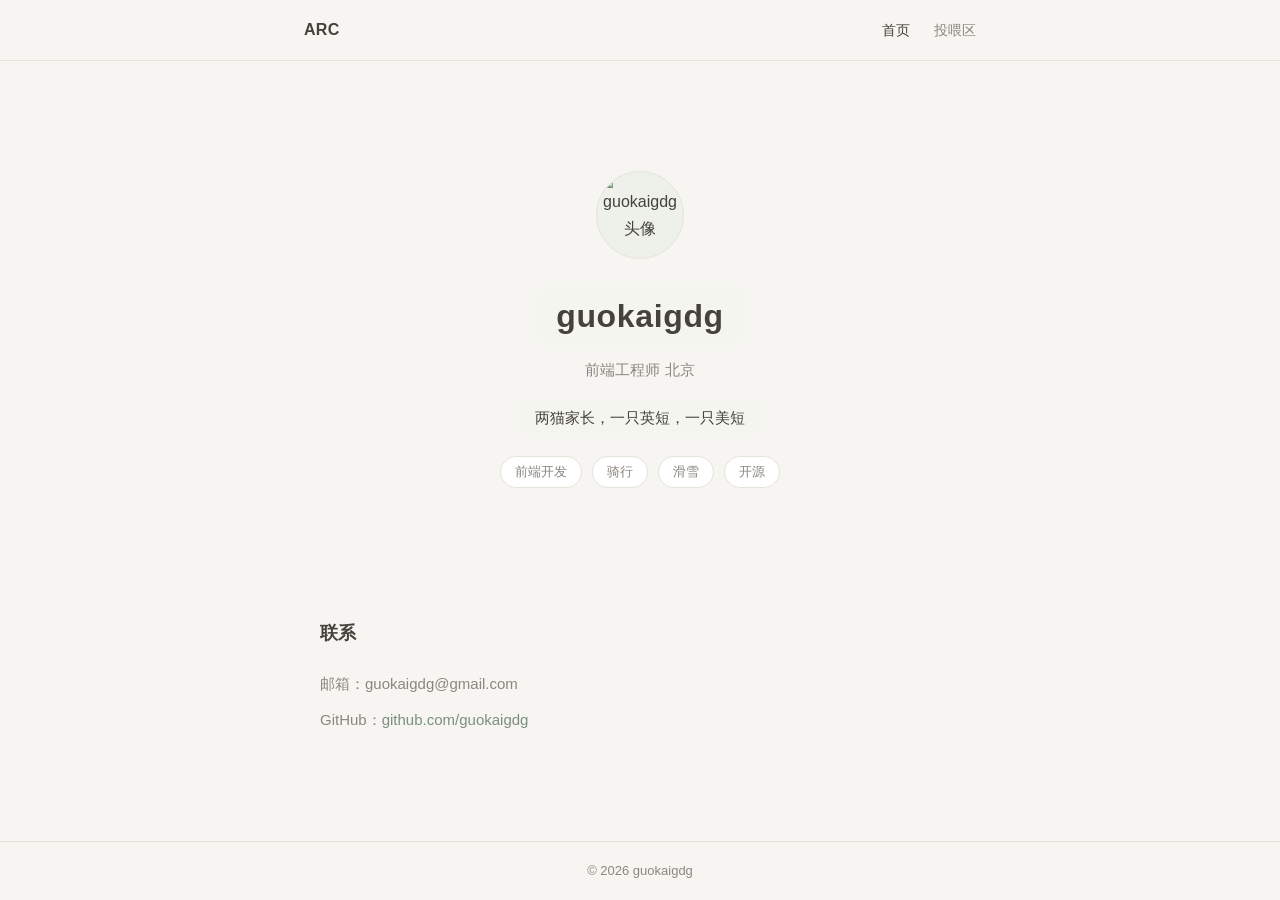
==== index.html @ 718f0433 "init 英文版 Co-Authored-By: AtomCode (deepseek-v4-flash) <noreply@atomgit.com>" ====
<!DOCTYPE html>
<html lang="zh-CN">

<head>
  <meta charset="UTF-8" />
  <meta name="viewport" content="width=device-width, initial-scale=1.0" />
  <title>guokaigdg 个人主页</title>
  <meta name="description" content="guokaigdg —— 前端工程师，骑行与滑雪爱好者，Animal Island 系列组件库作者。" />
  <link rel="icon"
    href="data:image/svg+xml,<svg xmlns='http://www.w3.org/2000/svg' viewBox='0 0 16 16'><rect width='16' height='16' rx='4' fill='%237d8f7e'/></svg>" />
  <link rel="preconnect" href="https://cdn.jsdelivr.net" crossorigin />
  <link rel="stylesheet" href="assets/style.css" />
</head>

<body>
  <header class="site-header">
    <div class="wrap header-inner">
      <a class="brand" href="index.html">ARC</a>
      <nav class="nav">
        <a href="index.html" class="active">首页</a>
        <a href="payment.html">投喂区</a>
      </nav>
    </div>
  </header>

  <main class="wrap">
    <section class="hero">
      <img class="avatar" src="https://avatars.githubusercontent.com/u/9608847?s=400&u=47e0ef2d8b107da6d9f601415b95d20ef0bbf0fa&v=4" alt="guokaigdg 头像" />
      <h1>guokaigdg</h1>
      <p class="role">前端工程师 北京</p>
      <p class="bio">两猫家长，一只英短，一只美短</p>
      <ul class="tags">
        <li>前端开发</li>
        <li>骑行</li>
        <li>滑雪</li>
        <li>开源</li>
      </ul>
    </section>

    <section class="text">
      <h2 class="section-title">联系</h2>
      <p>邮箱：guokaigdg@gmail.com</p>
      <p>GitHub：<a href="https://github.com/guokaigdg" target="_blank" rel="noopener">github.com/guokaigdg</a></p>
    </section>
  </main>

  <footer class="site-footer">
    <div class="wrap">© 2026 guokaigdg</div>
  </footer>
</body>

</html>
---- assets/style.css ----
/* 乐米惠圆体（中文正文，自托管）— 字体文件见 assets/fonts/README.md */
@font-face {
  font-family: 'LemiHuiYuanTi';
  src: url('fonts/lemi-huiyuan-ti.woff2') format('woff2'),
    url('fonts/lemi-huiyuan-ti.ttf') format('truetype');
  font-display: swap;
}

:root {
  --bg: #f6f5f1;
  --card: #ffffff;
  --text: #45423c;
  --muted: #8b877e;
  --line: #e6e3db;
  --accent: #7d8f7e;
  --accent-soft: #eef1ea;
  --radius: 12px;
}

* {
  box-sizing: border-box;
  margin: 0;
  padding: 0;
}

/* 隐藏所有滚动条（保留滚动功能） */
html,
body {
  scrollbar-width: none; /* Firefox */
  -ms-overflow-style: none; /* IE / Edge */
}

*::-webkit-scrollbar {
  width: 0;
  height: 0;
  display: none; /* Chrome / Safari / Edge */
}

body {
  /* 中文用乐米惠圆体，兜底系统圆体 */
  font-family: 'LemiHuiYuanTi', 'Yuanti SC', 'YouYuan', '幼圆',
    'PingFang SC', 'Hiragino Sans GB', 'Microsoft YaHei', sans-serif;
  background: var(--bg);
  color: var(--text);
  line-height: 1.7;
  -webkit-font-smoothing: antialiased;
  min-height: 100vh;
  display: flex;
  flex-direction: column;
}

/* 圆润字体：站酷小薇Logo体，用于标题/品牌等突出文字 */
.brand,
h1,
.section-title,
.avatar,
.card .name,
.projects .name,
.thanks {
  font-family: "ZCOOL XiaoWei", "PingFang SC", "Hiragino Sans GB",
    "Microsoft YaHei", sans-serif;
}

a {
  color: var(--accent);
  text-decoration: none;
}

a:hover {
  text-decoration: underline;
}

.wrap {
  max-width: 720px;
  margin: 0 auto;
  padding: 0 24px;
}

/* Header */
.site-header {
  border-bottom: 1px solid var(--line);
  background: var(--bg);
}

.header-inner {
  display: flex;
  align-items: center;
  justify-content: space-between;
  height: 60px;
}

.brand {
  font-weight: 600;
  color: var(--text);
  letter-spacing: 0.02em;
}

.brand:hover {
  text-decoration: none;
}

.nav a {
  color: var(--muted);
  font-size: 14px;
  margin-left: 20px;
}

.nav a:hover,
.nav a.active {
  color: var(--text);
  text-decoration: none;
}

/* Hero */
.hero {
  position: relative;
  overflow: hidden;
  width: 100vw;
  margin-left: calc(50% - 50vw);
  text-align: center;
  padding: 110px 0 110px;
}

/* hero 背景：猫咪随机排列铺满 */
.hero-cats {
  position: absolute;
  inset: 0;
  pointer-events: none;
  user-select: none;
}

.hero-cats img {
  position: absolute;
  width: auto;
  height: auto;
  border-radius: 12px;
  object-fit: cover;
}

.hero h1,
.hero .bio {
  position: relative;
  z-index: 1;
  width: fit-content;
  margin-left: auto;
  margin-right: auto;
  background: rgba(246, 245, 241, 0.6);
  border-radius: 10px;
  padding: 6px 18px;
}

.avatar {
  width: 88px;
  height: 88px;
  margin: 0 auto 24px;
  border-radius: 50%;
  background: var(--accent-soft);
  border: 1px solid var(--line);
  display: block;
  object-fit: cover;
}

h1 {
  font-size: 32px;
  font-weight: 600;
  letter-spacing: 0.02em;
}

.role {
  color: var(--muted);
  margin-top: 8px;
  font-size: 15px;
}

.bio {
  margin-top: 16px;
  font-size: 15px;
  color: var(--text);
}

.tags {
  list-style: none;
  display: flex;
  justify-content: center;
  gap: 10px;
  margin-top: 20px;
  flex-wrap: wrap;
}

.tags li {
  font-size: 13px;
  color: var(--muted);
  border: 1px solid var(--line);
  border-radius: 999px;
  background: var(--card);
  padding: 4px 14px;
  display: inline-flex;
  align-items: center;
}

/* Sections */
main {
  flex: 1;
}

section {
  margin-bottom: 20px;
}

.section-title {
  font-size: 18px;
  font-weight: 600;
  padding-bottom: 12px;
  margin-bottom: 10px;
}

/* Projects */
.projects {
  list-style: none;
}

.projects li {
  background: var(--card);
  border: 1px solid var(--line);
  border-radius: var(--radius);
  padding: 18px 20px;
  margin-bottom: 14px;
}

.projects .name {
  font-weight: 600;
  color: var(--text);
  font-size: 15px;
}

.projects .name:hover {
  color: var(--accent);
  text-decoration: none;
}

.projects .desc {
  font-size: 14px;
  color: var(--muted);
  margin-top: 6px;
}

.projects .meta {
  font-size: 12px;
  color: var(--muted);
  margin-top: 8px;
}

/* About / contact text */
.text p {
  font-size: 15px;
  color: var(--muted);
  margin-bottom: 10px;
}

.text p:last-child {
  margin-bottom: 0;
}

/* Grid cards (cats, payment) */
.grid-2 {
  display: grid;
  grid-template-columns: 1fr 1fr;
  gap: 20px;
}

.card {
  background: transparent;
  border-radius: var(--radius);
  padding: 0;
  text-align: center;
  overflow: hidden;
}

.card img {
  max-width: 100%;
  height: auto;
  border-radius: 8px;
  display: block;
  margin: 0 auto;
}

.card .name {
  margin-top: 14px;
  font-weight: 600;
  font-size: 15px;
}

.card .meta {
  margin-top: 4px;
  font-size: 12px;
  color: var(--muted);
}

/* Payment thank-you line */
.thanks {
  text-align: center;
  font-size: 14px;
  color: var(--accent);
  font-weight: 500;
  padding-top: 28px;
  margin-top: 8px;
}

/* Footer */
.site-footer {
  border-top: 1px solid var(--line);
  padding: 18px 0;
  text-align: center;
  color: var(--muted);
  font-size: 13px;
}

.site-header,
main,
.site-footer {
  position: relative;
  z-index: 1;
}

@media (max-width: 560px) {
  .grid-2 {
    grid-template-columns: 1fr;
  }

  .hero {
    padding: 72px 0 64px;
  }
}
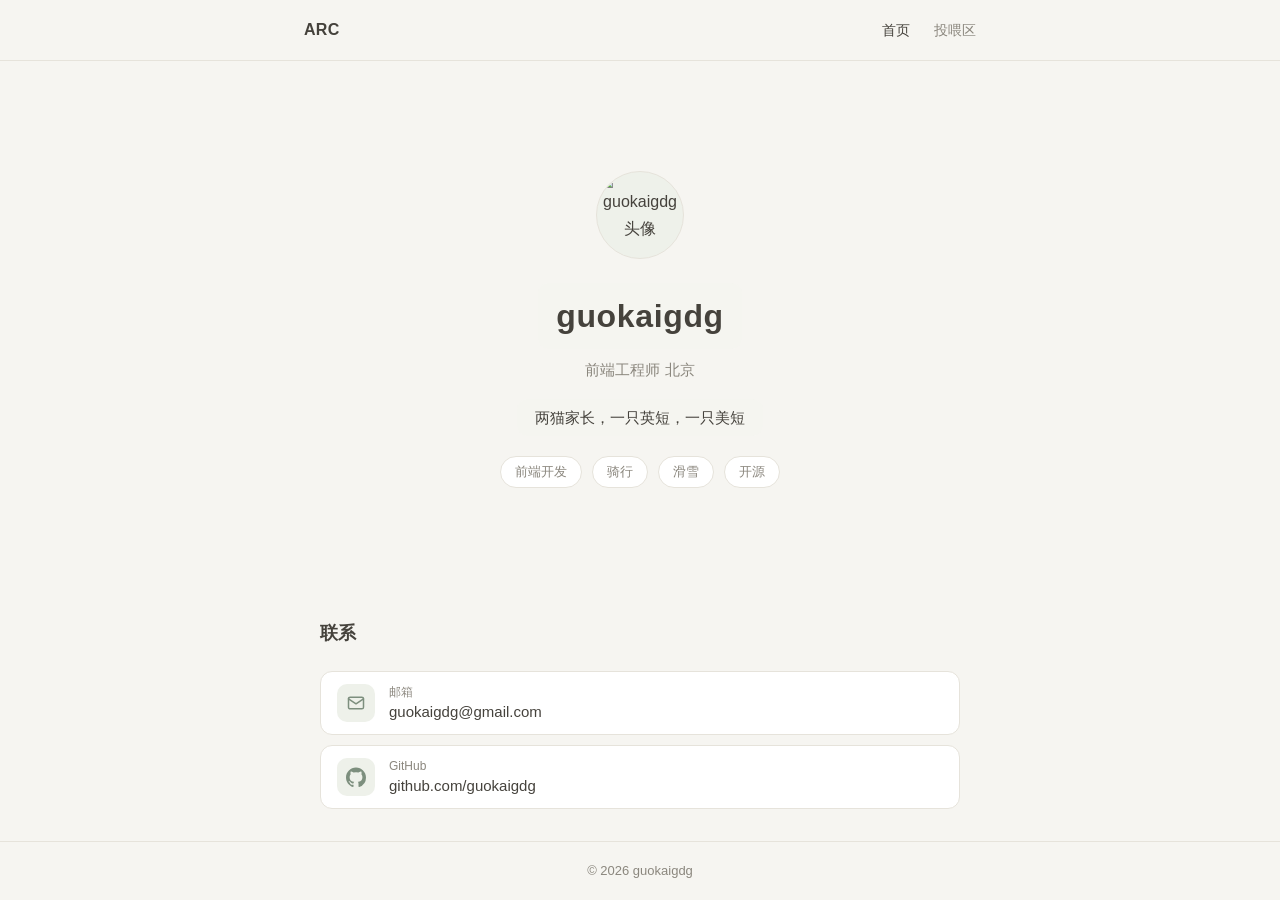
==== commit c1778654: "feat: 优化主页联系信息UI Co-authored-by: traeagent <traeagent@users.noreply.github.com>" ====
--- a/index.html
+++ b/index.html
@@ -39,8 +39,35 @@
 
     <section class="text">
       <h2 class="section-title">联系</h2>
-      <p>邮箱：guokaigdg@gmail.com</p>
-      <p>GitHub：<a href="https://github.com/guokaigdg" target="_blank" rel="noopener">github.com/guokaigdg</a></p>
+      <ul class="contact-list">
+        <li>
+          <a class="contact-item" href="mailto:guokaigdg@gmail.com">
+            <span class="contact-icon" aria-hidden="true">
+              <svg viewBox="0 0 24 24" fill="none" stroke="currentColor" stroke-width="1.8" stroke-linecap="round" stroke-linejoin="round">
+                <rect x="3" y="5" width="18" height="14" rx="2" />
+                <path d="m3 7 9 6 9-6" />
+              </svg>
+            </span>
+            <span class="contact-text">
+              <span class="contact-label">邮箱</span>
+              <span class="contact-value">guokaigdg@gmail.com</span>
+            </span>
+          </a>
+        </li>
+        <li>
+          <a class="contact-item" href="https://github.com/guokaigdg" target="_blank" rel="noopener">
+            <span class="contact-icon" aria-hidden="true">
+              <svg viewBox="0 0 24 24" fill="currentColor">
+                <path d="M12 .5C5.37.5 0 5.87 0 12.5c0 5.3 3.44 9.8 8.21 11.39.6.11.82-.26.82-.58v-2.03c-3.34.73-4.04-1.61-4.04-1.61-.55-1.39-1.34-1.76-1.34-1.76-1.09-.75.08-.73.08-.73 1.21.09 1.85 1.24 1.85 1.24 1.07 1.84 2.81 1.31 3.5 1 .11-.78.42-1.31.76-1.61-2.67-.3-5.47-1.34-5.47-5.95 0-1.31.47-2.39 1.24-3.23-.13-.31-.54-1.52.12-3.18 0 0 1.01-.32 3.3 1.23a11.5 11.5 0 0 1 6 0c2.29-1.55 3.3-1.23 3.3-1.23.66 1.66.25 2.87.12 3.18.77.84 1.24 1.92 1.24 3.23 0 4.62-2.81 5.64-5.49 5.94.43.37.81 1.1.81 2.22v3.29c0 .32.22.7.83.58A12.01 12.01 0 0 0 24 12.5C24 5.87 18.63.5 12 .5z" />
+              </svg>
+            </span>
+            <span class="contact-text">
+              <span class="contact-label">GitHub</span>
+              <span class="contact-value">github.com/guokaigdg</span>
+            </span>
+          </a>
+        </li>
+      </ul>
     </section>
   </main>
 
--- a/assets/style.css
+++ b/assets/style.css
@@ -261,6 +261,72 @@
   margin-bottom: 0;
 }
 
+/* Contact list */
+.contact-list {
+  list-style: none;
+  display: flex;
+  flex-direction: column;
+  gap: 10px;
+}
+
+.contact-item {
+  display: flex;
+  align-items: center;
+  gap: 14px;
+  padding: 12px 16px;
+  background: var(--card);
+  border: 1px solid var(--line);
+  border-radius: var(--radius);
+  transition: border-color 0.2s ease, transform 0.2s ease,
+    box-shadow 0.2s ease;
+}
+
+.contact-item:hover {
+  text-decoration: none;
+  border-color: var(--accent);
+  transform: translateY(-1px);
+  box-shadow: 0 4px 14px rgba(125, 143, 126, 0.12);
+}
+
+.contact-icon {
+  flex-shrink: 0;
+  display: inline-flex;
+  align-items: center;
+  justify-content: center;
+  width: 38px;
+  height: 38px;
+  border-radius: 10px;
+  background: var(--accent-soft);
+  color: var(--accent);
+}
+
+.contact-icon svg {
+  width: 20px;
+  height: 20px;
+}
+
+.contact-text {
+  display: flex;
+  flex-direction: column;
+  line-height: 1.4;
+  min-width: 0;
+}
+
+.contact-label {
+  font-size: 12px;
+  color: var(--muted);
+}
+
+.contact-value {
+  font-size: 15px;
+  color: var(--text);
+  word-break: break-all;
+}
+
+.contact-item:hover .contact-value {
+  color: var(--accent);
+}
+
 /* Grid cards (cats, payment) */
 .grid-2 {
   display: grid;
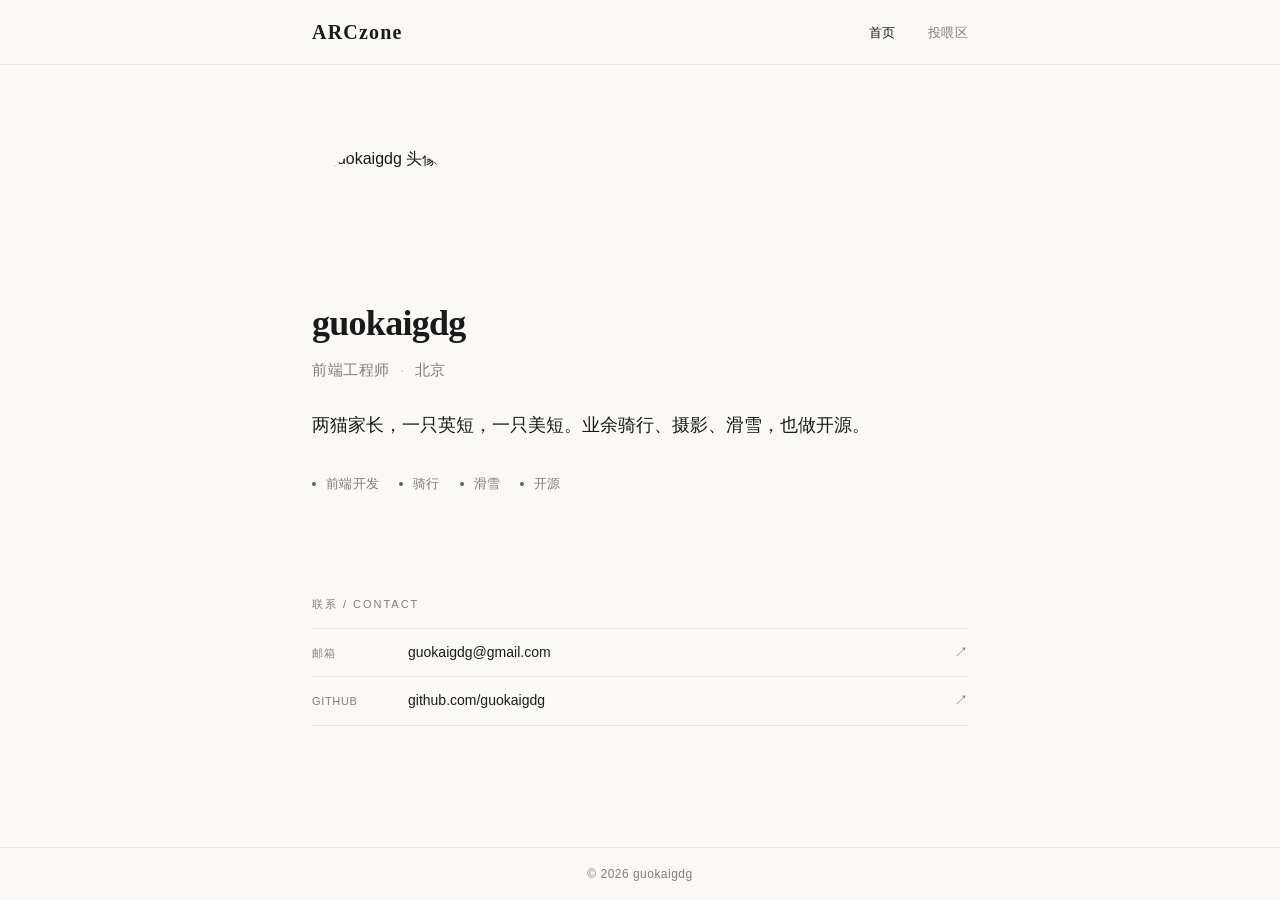
==== commit fa4446fb: "feat: rebuild personal site with editorial design system and updated payment page" ====
--- a/index.html
+++ b/index.html
@@ -4,10 +4,10 @@
 <head>
   <meta charset="UTF-8" />
   <meta name="viewport" content="width=device-width, initial-scale=1.0" />
-  <title>guokaigdg 个人主页</title>
+  <title>guokaigdg — 个人主页</title>
   <meta name="description" content="guokaigdg —— 前端工程师，骑行与滑雪爱好者，Animal Island 系列组件库作者。" />
   <link rel="icon"
-    href="data:image/svg+xml,<svg xmlns='http://www.w3.org/2000/svg' viewBox='0 0 16 16'><rect width='16' height='16' rx='4' fill='%237d8f7e'/></svg>" />
+    href="data:image/svg+xml,<svg xmlns='http://www.w3.org/2000/svg' viewBox='0 0 16 16'><rect width='16' height='16' rx='2' fill='%234a6b50'/></svg>" />
   <link rel="preconnect" href="https://cdn.jsdelivr.net" crossorigin />
   <link rel="stylesheet" href="assets/style.css" />
 </head>
@@ -15,7 +15,7 @@
 <body>
   <header class="site-header">
     <div class="wrap header-inner">
-      <a class="brand" href="index.html">ARC</a>
+      <a class="brand" href="index.html">ARCzone</a>
       <nav class="nav">
         <a href="index.html" class="active">首页</a>
         <a href="payment.html">投喂区</a>
@@ -24,11 +24,15 @@
   </header>
 
   <main class="wrap">
+
+    <!-- Hero -->
     <section class="hero">
-      <img class="avatar" src="https://avatars.githubusercontent.com/u/9608847?s=400&u=47e0ef2d8b107da6d9f601415b95d20ef0bbf0fa&v=4" alt="guokaigdg 头像" />
+      <img class="avatar"
+        src="https://avatars.githubusercontent.com/u/9608847?s=400&u=47e0ef2d8b107da6d9f601415b95d20ef0bbf0fa&v=4"
+        alt="guokaigdg 头像" />
       <h1>guokaigdg</h1>
-      <p class="role">前端工程师 北京</p>
-      <p class="bio">两猫家长，一只英短，一只美短</p>
+      <p class="role">前端工程师<span class="dot">·</span>北京</p>
+      <p class="bio">两猫家长，一只英短，一只美短。业余骑行、摄影、滑雪，也做开源。</p>
       <ul class="tags">
         <li>前端开发</li>
         <li>骑行</li>
@@ -37,38 +41,27 @@
       </ul>
     </section>
 
-    <section class="text">
-      <h2 class="section-title">联系</h2>
-      <ul class="contact-list">
+    <!-- 联系 -->
+    <section class="block contact-block">
+      <p class="eyebrow">联系 / Contact</p>
+      <ul class="link-list">
         <li>
-          <a class="contact-item" href="mailto:guokaigdg@gmail.com">
-            <span class="contact-icon" aria-hidden="true">
-              <svg viewBox="0 0 24 24" fill="none" stroke="currentColor" stroke-width="1.8" stroke-linecap="round" stroke-linejoin="round">
-                <rect x="3" y="5" width="18" height="14" rx="2" />
-                <path d="m3 7 9 6 9-6" />
-              </svg>
-            </span>
-            <span class="contact-text">
-              <span class="contact-label">邮箱</span>
-              <span class="contact-value">guokaigdg@gmail.com</span>
-            </span>
+          <a class="link-item" href="mailto:guokaigdg@gmail.com">
+            <span class="label">邮箱</span>
+            <span class="value">guokaigdg@gmail.com</span>
+            <span class="arrow" aria-hidden="true">↗</span>
           </a>
         </li>
         <li>
-          <a class="contact-item" href="https://github.com/guokaigdg" target="_blank" rel="noopener">
-            <span class="contact-icon" aria-hidden="true">
-              <svg viewBox="0 0 24 24" fill="currentColor">
-                <path d="M12 .5C5.37.5 0 5.87 0 12.5c0 5.3 3.44 9.8 8.21 11.39.6.11.82-.26.82-.58v-2.03c-3.34.73-4.04-1.61-4.04-1.61-.55-1.39-1.34-1.76-1.34-1.76-1.09-.75.08-.73.08-.73 1.21.09 1.85 1.24 1.85 1.24 1.07 1.84 2.81 1.31 3.5 1 .11-.78.42-1.31.76-1.61-2.67-.3-5.47-1.34-5.47-5.95 0-1.31.47-2.39 1.24-3.23-.13-.31-.54-1.52.12-3.18 0 0 1.01-.32 3.3 1.23a11.5 11.5 0 0 1 6 0c2.29-1.55 3.3-1.23 3.3-1.23.66 1.66.25 2.87.12 3.18.77.84 1.24 1.92 1.24 3.23 0 4.62-2.81 5.64-5.49 5.94.43.37.81 1.1.81 2.22v3.29c0 .32.22.7.83.58A12.01 12.01 0 0 0 24 12.5C24 5.87 18.63.5 12 .5z" />
-              </svg>
-            </span>
-            <span class="contact-text">
-              <span class="contact-label">GitHub</span>
-              <span class="contact-value">github.com/guokaigdg</span>
-            </span>
+          <a class="link-item" href="https://github.com/guokaigdg" target="_blank" rel="noopener">
+            <span class="label">GitHub</span>
+            <span class="value">github.com/guokaigdg</span>
+            <span class="arrow" aria-hidden="true">↗</span>
           </a>
         </li>
       </ul>
     </section>
+
   </main>
 
   <footer class="site-footer">
@@ -76,4 +69,4 @@
   </footer>
 </body>
 
-</html>+</html>
--- a/assets/style.css
+++ b/assets/style.css
@@ -7,14 +7,12 @@
 }
 
 :root {
-  --bg: #f6f5f1;
-  --card: #ffffff;
-  --text: #45423c;
-  --muted: #8b877e;
-  --line: #e6e3db;
-  --accent: #7d8f7e;
-  --accent-soft: #eef1ea;
-  --radius: 12px;
+  /* 极简编辑式配色：米白底 + 近黑字 + 一抹绿强调 */
+  --bg: #faf9f6;
+  --text: #1a1a1a;
+  --muted: #807d75;
+  --line: #e8e6e0;
+  --accent: #4a6b50;
 }
 
 * {
@@ -26,18 +24,17 @@
 /* 隐藏所有滚动条（保留滚动功能） */
 html,
 body {
-  scrollbar-width: none; /* Firefox */
-  -ms-overflow-style: none; /* IE / Edge */
+  scrollbar-width: none;
+  -ms-overflow-style: none;
 }
 
 *::-webkit-scrollbar {
   width: 0;
   height: 0;
-  display: none; /* Chrome / Safari / Edge */
+  display: none;
 }
 
 body {
-  /* 中文用乐米惠圆体，兜底系统圆体 */
   font-family: 'LemiHuiYuanTi', 'Yuanti SC', 'YouYuan', '幼圆',
     'PingFang SC', 'Hiragino Sans GB', 'Microsoft YaHei', sans-serif;
   background: var(--bg);
@@ -49,79 +46,269 @@
   flex-direction: column;
 }
 
-/* 圆润字体：站酷小薇Logo体，用于标题/品牌等突出文字 */
+/* 标题用站酷小薇Logo体 */
 .brand,
 h1,
-.section-title,
-.avatar,
-.card .name,
-.projects .name,
-.thanks {
+.display {
   font-family: "ZCOOL XiaoWei", "PingFang SC", "Hiragino Sans GB",
     "Microsoft YaHei", sans-serif;
 }
 
 a {
+  color: var(--text);
+  text-decoration: none;
+  transition: color 0.2s ease;
+}
+
+a:hover {
   color: var(--accent);
-  text-decoration: none;
-}
-
-a:hover {
-  text-decoration: underline;
 }
 
 .wrap {
   max-width: 720px;
   margin: 0 auto;
-  padding: 0 24px;
-}
-
-/* Header */
+  padding: 0 32px;
+  width: 100%;
+}
+
+/* ============ Header ============ */
 .site-header {
   border-bottom: 1px solid var(--line);
-  background: var(--bg);
 }
 
 .header-inner {
   display: flex;
   align-items: center;
   justify-content: space-between;
-  height: 60px;
+  height: 64px;
 }
 
 .brand {
   font-weight: 600;
-  color: var(--text);
+  font-size: 20px;
+  font-family: "Comic Sans MS", cursive;
+  letter-spacing: 0.06em;
+  color: var(--text);
+}
+
+.brand:hover {
+  color: var(--accent);
+}
+
+.nav a {
+  color: var(--muted);
+  font-size: 13px;
+  margin-left: 28px;
   letter-spacing: 0.02em;
-}
-
-.brand:hover {
-  text-decoration: none;
-}
-
-.nav a {
-  color: var(--muted);
-  font-size: 14px;
-  margin-left: 20px;
 }
 
 .nav a:hover,
 .nav a.active {
   color: var(--text);
-  text-decoration: none;
-}
-
-/* Hero */
+}
+
+/* ============ 主内容流 ============ */
+main {
+  flex: 1;
+}
+
+/* 区块：用细分隔线 + 留白分节，而非卡片 */
+.block {
+  padding: 56px 0;
+  border-bottom: 1px solid var(--line);
+}
+
+.block:last-child {
+  border-bottom: none;
+}
+
+/* 联系区整体缩小 */
+.contact-block {
+  padding: 36px 0;
+}
+
+.contact-block .eyebrow {
+  margin-bottom: 14px;
+}
+
+.contact-block .link-item {
+  padding: 12px 0;
+}
+
+.contact-block .link-item .label {
+  font-size: 11px;
+}
+
+.contact-block .link-item .value {
+  font-size: 14px;
+}
+
+/* 章节小标题：大写 + 宽字距，编辑式 */
+.eyebrow {
+  font-size: 11px;
+  letter-spacing: 0.18em;
+  text-transform: uppercase;
+  color: var(--muted);
+  margin-bottom: 24px;
+  font-weight: 500;
+}
+
+/* ============ Hero / 名片区 ============ */
 .hero {
+  padding: 80px 0 64px;
+}
+
+.avatar {
+  width: 150px;
+  height: 150px;
+  border-radius: 50%;
+  object-fit: cover;
+  display: block;
+  margin-bottom: 10px;
+}
+
+.hero h1 {
+  font-size: 36px;
+  font-family: "Comic Sans MS", cursive;
+  font-weight: 600;
+  letter-spacing: -0.02em;
+  line-height: 1.05;
+  margin-bottom: 14px;
+}
+
+.hero .role {
+  font-size: 15px;
+  color: var(--muted);
+  letter-spacing: 0.04em;
+  margin-bottom: 28px;
+}
+
+.hero .role .dot {
+  margin: 0 10px;
+  opacity: 0.4;
+}
+
+.hero .bio {
+  font-size: 18px;
+  color: var(--text);
+  line-height: 1.7;
+  max-width: 560px;
+}
+
+.tags {
+  list-style: none;
+  display: flex;
+  flex-wrap: wrap;
+  gap: 8px 20px;
+  margin-top: 32px;
+}
+
+.tags li {
+  font-size: 13px;
+  color: var(--muted);
+  letter-spacing: 0.02em;
+  position: relative;
+  padding-left: 14px;
+}
+
+.tags li::before {
+  content: "";
+  position: absolute;
+  left: 0;
+  top: 50%;
+  transform: translateY(-50%);
+  width: 4px;
+  height: 4px;
+  border-radius: 50%;
+  background: var(--accent);
+}
+
+/* ============ 联系列表 ============ */
+.link-list {
+  list-style: none;
+}
+
+.link-list li {
+  border-bottom: 1px solid var(--line);
+}
+
+.link-list li:first-child {
+  border-top: 1px solid var(--line);
+}
+
+.link-item {
+  display: flex;
+  align-items: baseline;
+  justify-content: space-between;
+  padding: 18px 0;
+  gap: 16px;
+  transition: padding 0.25s ease;
+}
+
+.link-item:hover {
+  padding-left: 8px;
+}
+
+.link-item .label {
+  font-size: 12px;
+  color: var(--muted);
+  letter-spacing: 0.06em;
+  text-transform: uppercase;
+  flex-shrink: 0;
+  width: 80px;
+}
+
+.link-item .value {
+  font-size: 16px;
+  color: var(--text);
+  flex: 1;
+}
+
+.link-item .arrow {
+  color: var(--muted);
+  font-size: 14px;
+  transition: transform 0.2s ease, color 0.2s ease;
+}
+
+.link-item:hover .value,
+.link-item:hover .arrow {
+  color: var(--accent);
+}
+
+.link-item:hover .arrow {
+  transform: translate(3px, -3px);
+}
+
+/* ============ 关于：定义列表式 ============ */
+.def-list {
+  display: grid;
+  grid-template-columns: 1fr 1fr;
+  gap: 32px 48px;
+}
+
+.def dt {
+  font-size: 11px;
+  letter-spacing: 0.14em;
+  text-transform: uppercase;
+  color: var(--muted);
+  margin-bottom: 6px;
+}
+
+.def dd {
+  font-size: 15px;
+  color: var(--text);
+}
+
+/* ============ Payment 投喂页 ============ */
+.pay-hero {
   position: relative;
   overflow: hidden;
-  width: 100vw;
-  margin-left: calc(50% - 50vw);
   text-align: center;
-  padding: 110px 0 110px;
-}
-
-/* hero 背景：猫咪随机排列铺满 */
+  padding: 96px 0 72px;
+  width: 80vw;
+  margin-inline: calc(50% - 40vw);
+}
+
 .hero-cats {
   position: absolute;
   inset: 0;
@@ -137,263 +324,145 @@
   object-fit: cover;
 }
 
-.hero h1,
-.hero .bio {
+.pay-hero h1 {
   position: relative;
   z-index: 1;
+  font-size: 40px;
+  letter-spacing: -0.01em;
+  margin: 0 auto 16px;
+  background: rgba(250, 249, 246, 0.7);
+  backdrop-filter: blur(4px);
+  -webkit-backdrop-filter: blur(4px);
+  border-radius: 10px;
+  padding: 6px 20px;
   width: fit-content;
-  margin-left: auto;
-  margin-right: auto;
-  background: rgba(246, 245, 241, 0.6);
-  border-radius: 10px;
-  padding: 6px 18px;
-}
-
-.avatar {
-  width: 88px;
-  height: 88px;
-  margin: 0 auto 24px;
-  border-radius: 50%;
-  background: var(--accent-soft);
-  border: 1px solid var(--line);
+}
+
+.pay-hero .bio {
+  position: relative;
+  z-index: 1;
+  font-size: 15px;
+  color: var(--muted);
+  max-width: 440px;
+  margin: 0 auto;
+  background: rgba(250, 249, 246, 0.7);
+  backdrop-filter: blur(4px);
+  -webkit-backdrop-filter: blur(4px);
+  border-radius: 8px;
+  padding: 6px 16px;
+}
+
+/* 收款码：图片 + 文字,无卡片框 */
+.qr-grid {
+  display: grid;
+  grid-template-columns: repeat(2, 1fr);
+  gap: 48px;
+  margin-top: 8px;
+}
+
+.qr {
+  text-align: center;
+}
+
+.qr img {
+  width: 100%;
+  max-width: 240px;
+  height: auto;
+  border-radius: 12px;
   display: block;
-  object-fit: cover;
-}
-
-h1 {
-  font-size: 32px;
-  font-weight: 600;
-  letter-spacing: 0.02em;
-}
-
-.role {
-  color: var(--muted);
-  margin-top: 8px;
-  font-size: 15px;
-}
-
-.bio {
-  margin-top: 16px;
-  font-size: 15px;
-  color: var(--text);
-}
-
-.tags {
-  list-style: none;
-  display: flex;
-  justify-content: center;
-  gap: 10px;
-  margin-top: 20px;
-  flex-wrap: wrap;
-}
-
-.tags li {
-  font-size: 13px;
-  color: var(--muted);
-  border: 1px solid var(--line);
-  border-radius: 999px;
-  background: var(--card);
-  padding: 4px 14px;
-  display: inline-flex;
-  align-items: center;
-}
-
-/* Sections */
-main {
-  flex: 1;
-}
-
-section {
-  margin-bottom: 20px;
-}
-
-.section-title {
-  font-size: 18px;
-  font-weight: 600;
-  padding-bottom: 12px;
-  margin-bottom: 10px;
-}
-
-/* Projects */
-.projects {
-  list-style: none;
-}
-
-.projects li {
-  background: var(--card);
-  border: 1px solid var(--line);
-  border-radius: var(--radius);
-  padding: 18px 20px;
-  margin-bottom: 14px;
-}
-
-.projects .name {
-  font-weight: 600;
-  color: var(--text);
-  font-size: 15px;
-}
-
-.projects .name:hover {
-  color: var(--accent);
-  text-decoration: none;
-}
-
-.projects .desc {
+  margin: 0 auto 16px;
+}
+
+.qr-wechat {
+  width: 360px;
+}
+
+.qr-wechat img {
+  width: 270px;
+  height: 360px;
+  max-width: none;
+}
+
+.qr .name {
   font-size: 14px;
-  color: var(--muted);
-  margin-top: 6px;
-}
-
-.projects .meta {
+  color: var(--text);
+  letter-spacing: 0.04em;
+}
+
+.qr .meta {
   font-size: 12px;
   color: var(--muted);
-  margin-top: 8px;
-}
-
-/* About / contact text */
-.text p {
-  font-size: 15px;
-  color: var(--muted);
-  margin-bottom: 10px;
-}
-
-.text p:last-child {
-  margin-bottom: 0;
-}
-
-/* Contact list */
-.contact-list {
-  list-style: none;
-  display: flex;
-  flex-direction: column;
-  gap: 10px;
-}
-
-.contact-item {
-  display: flex;
-  align-items: center;
-  gap: 14px;
-  padding: 12px 16px;
-  background: var(--card);
-  border: 1px solid var(--line);
-  border-radius: var(--radius);
-  transition: border-color 0.2s ease, transform 0.2s ease,
-    box-shadow 0.2s ease;
-}
-
-.contact-item:hover {
-  text-decoration: none;
-  border-color: var(--accent);
-  transform: translateY(-1px);
-  box-shadow: 0 4px 14px rgba(125, 143, 126, 0.12);
-}
-
-.contact-icon {
-  flex-shrink: 0;
-  display: inline-flex;
-  align-items: center;
-  justify-content: center;
-  width: 38px;
-  height: 38px;
-  border-radius: 10px;
-  background: var(--accent-soft);
-  color: var(--accent);
-}
-
-.contact-icon svg {
-  width: 20px;
-  height: 20px;
-}
-
-.contact-text {
-  display: flex;
-  flex-direction: column;
-  line-height: 1.4;
-  min-width: 0;
-}
-
-.contact-label {
-  font-size: 12px;
-  color: var(--muted);
-}
-
-.contact-value {
-  font-size: 15px;
-  color: var(--text);
-  word-break: break-all;
-}
-
-.contact-item:hover .contact-value {
-  color: var(--accent);
-}
-
-/* Grid cards (cats, payment) */
-.grid-2 {
-  display: grid;
-  grid-template-columns: 1fr 1fr;
-  gap: 20px;
-}
-
-.card {
-  background: transparent;
-  border-radius: var(--radius);
-  padding: 0;
-  text-align: center;
-  overflow: hidden;
-}
-
-.card img {
-  max-width: 100%;
-  height: auto;
-  border-radius: 8px;
-  display: block;
-  margin: 0 auto;
-}
-
-.card .name {
-  margin-top: 14px;
-  font-weight: 600;
-  font-size: 15px;
-}
-
-.card .meta {
   margin-top: 4px;
-  font-size: 12px;
-  color: var(--muted);
-}
-
-/* Payment thank-you line */
+}
+
 .thanks {
   text-align: center;
-  font-size: 14px;
+  font-size: 15px;
   color: var(--accent);
-  font-weight: 500;
-  padding-top: 28px;
-  margin-top: 8px;
+  letter-spacing: 0.04em;
 }
 
 /* Footer */
 .site-footer {
   border-top: 1px solid var(--line);
-  padding: 18px 0;
+  padding: 16px 0;
   text-align: center;
   color: var(--muted);
-  font-size: 13px;
-}
-
-.site-header,
-main,
-.site-footer {
-  position: relative;
-  z-index: 1;
+  font-size: 12px;
+  letter-spacing: 0.04em;
 }
 
 @media (max-width: 560px) {
-  .grid-2 {
+  .wrap {
+    padding: 0 20px;
+  }
+
+  .hero {
+    padding: 56px 0 48px;
+  }
+
+  .hero h1 {
+    font-size: 40px;
+  }
+
+  .hero .bio {
+    font-size: 16px;
+  }
+
+  .pay-hero {
+    width: auto;
+    margin-inline: 0;
+    padding: 64px 0 56px;
+  }
+
+  .pay-hero h1 {
+    font-size: 32px;
+  }
+
+  .qr-wechat {
+    width: auto;
+  }
+
+  .qr-wechat img {
+    width: 100%;
+    height: auto;
+  }
+
+  .def-list {
     grid-template-columns: 1fr;
-  }
-
-  .hero {
-    padding: 72px 0 64px;
-  }
-}
+    gap: 24px;
+  }
+
+  .qr-grid {
+    grid-template-columns: 1fr;
+    gap: 40px;
+  }
+
+  .block {
+    padding: 40px 0;
+  }
+
+  .contact-block {
+    padding: 28px 0;
+  }
+}
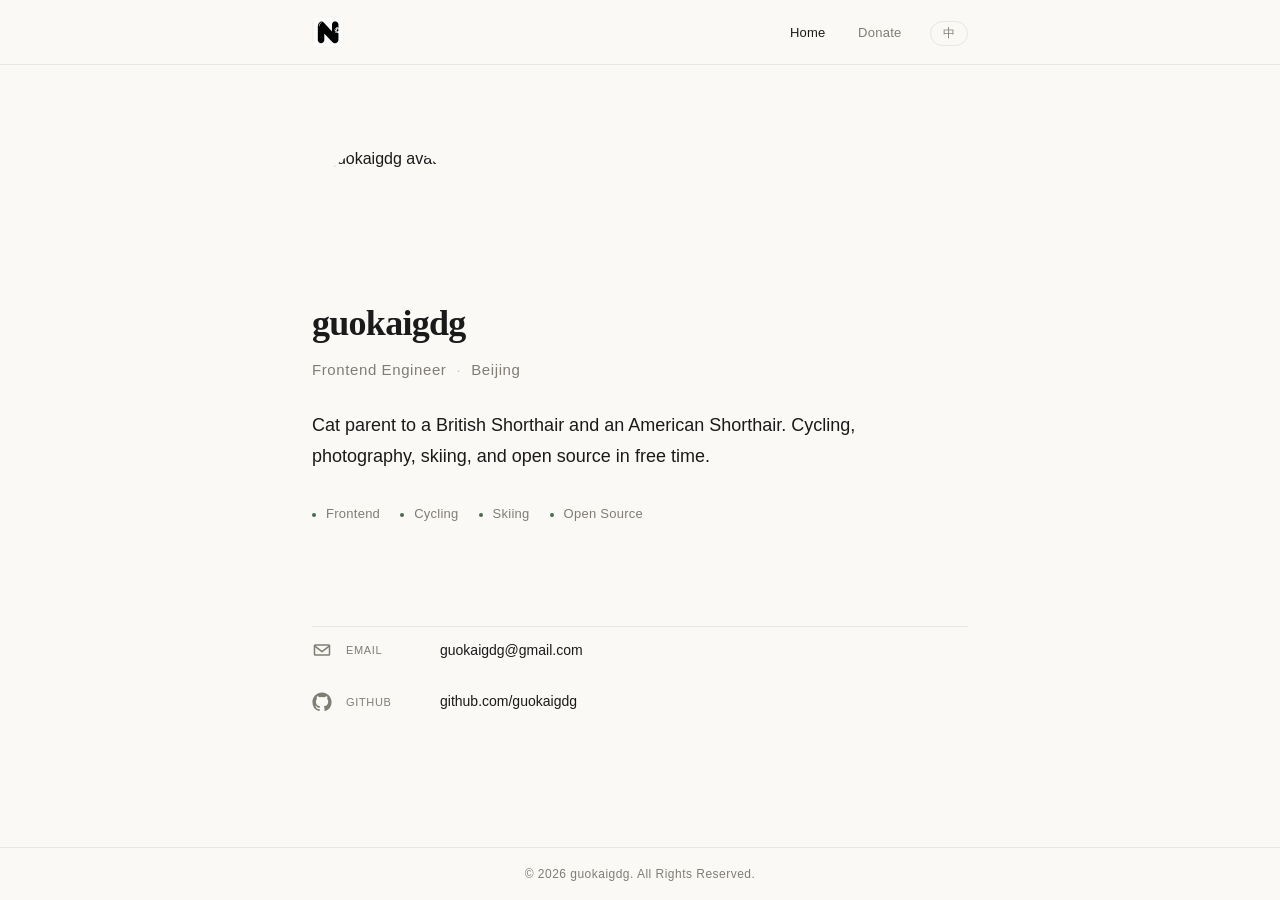
==== commit b6e5ad57: "feat: add bilingual i18n switching with English as default language - Add runtime zh/en toggle with " ====
--- a/index.html
+++ b/index.html
@@ -1,13 +1,24 @@
 <!DOCTYPE html>
-<html lang="zh-CN">
+<html lang="en">
 
 <head>
   <meta charset="UTF-8" />
   <meta name="viewport" content="width=device-width, initial-scale=1.0" />
-  <title>guokaigdg — 个人主页</title>
-  <meta name="description" content="guokaigdg —— 前端工程师，骑行与滑雪爱好者，Animal Island 系列组件库作者。" />
-  <link rel="icon"
-    href="data:image/svg+xml,<svg xmlns='http://www.w3.org/2000/svg' viewBox='0 0 16 16'><rect width='16' height='16' rx='2' fill='%234a6b50'/></svg>" />
+  <script>
+    // 在 body 渲染前读取语言偏好,若非英文则隐藏待翻译文本,避免中英闪动
+    (function () {
+      try {
+        var lang = localStorage.getItem('lang') || 'en';
+        if (lang !== 'en') {
+          document.documentElement.lang = 'zh-CN';
+          document.documentElement.classList.add('i18n-loading');
+        }
+      } catch (e) {}
+    })();
+  </script>
+  <title>guokaigdg — Personal Homepage</title>
+  <meta name="description" content="guokaigdg — Frontend engineer, cycling and skiing enthusiast, author of the Animal Island component library." />
+  <link rel="icon" href="assets/favicon.ico" />
   <link rel="preconnect" href="https://cdn.jsdelivr.net" crossorigin />
   <link rel="stylesheet" href="assets/style.css" />
 </head>
@@ -15,10 +26,11 @@
 <body>
   <header class="site-header">
     <div class="wrap header-inner">
-      <a class="brand" href="index.html">ARCzone</a>
+      <a class="brand" href="index.html"><img src="assets/favicon.ico" alt="guokaigdg" /></a>
       <nav class="nav">
-        <a href="index.html" class="active">首页</a>
-        <a href="payment.html">投喂区</a>
+        <a href="index.html" class="active" data-i18n="nav.home">Home</a>
+        <a href="payment.html" data-i18n="nav.payment">Donate</a>
+        <button class="lang-toggle" type="button" aria-label="切换语言 / Switch language">中</button>
       </nav>
     </div>
   </header>
@@ -29,34 +41,38 @@
     <section class="hero">
       <img class="avatar"
         src="https://avatars.githubusercontent.com/u/9608847?s=400&u=47e0ef2d8b107da6d9f601415b95d20ef0bbf0fa&v=4"
-        alt="guokaigdg 头像" />
+        alt="guokaigdg avatar" />
       <h1>guokaigdg</h1>
-      <p class="role">前端工程师<span class="dot">·</span>北京</p>
-      <p class="bio">两猫家长，一只英短，一只美短。业余骑行、摄影、滑雪，也做开源。</p>
+      <p class="role" data-i18n="hero.role">Frontend Engineer<span class="dot">·</span>Beijing</p>
+      <p class="bio" data-i18n="hero.bio">Cat parent to a British Shorthair and an American Shorthair. Cycling, photography, skiing, and open source in free time.</p>
       <ul class="tags">
-        <li>前端开发</li>
-        <li>骑行</li>
-        <li>滑雪</li>
-        <li>开源</li>
+        <li data-i18n="tag.frontend">Frontend</li>
+        <li data-i18n="tag.cycling">Cycling</li>
+        <li data-i18n="tag.skiing">Skiing</li>
+        <li data-i18n="tag.opensource">Open Source</li>
       </ul>
     </section>
 
     <!-- 联系 -->
     <section class="block contact-block">
-      <p class="eyebrow">联系 / Contact</p>
       <ul class="link-list">
         <li>
           <a class="link-item" href="mailto:guokaigdg@gmail.com">
-            <span class="label">邮箱</span>
+            <svg class="link-icon" viewBox="0 0 24 24" fill="none" stroke="currentColor" stroke-width="1.8" stroke-linecap="round" stroke-linejoin="round" aria-hidden="true">
+              <path d="M4 6h16a1 1 0 0 1 1 1v10a1 1 0 0 1-1 1H4a1 1 0 0 1-1-1V7a1 1 0 0 1 1-1z"/>
+              <path d="M3 7l9 7 9-7"/>
+            </svg>
+            <span class="label" data-i18n="contact.email">Email</span>
             <span class="value">guokaigdg@gmail.com</span>
-            <span class="arrow" aria-hidden="true">↗</span>
           </a>
         </li>
         <li>
           <a class="link-item" href="https://github.com/guokaigdg" target="_blank" rel="noopener">
+            <svg class="link-icon" viewBox="0 0 24 24" fill="currentColor" aria-hidden="true">
+              <path d="M12 .5C5.73.5.5 5.73.5 12a11.5 11.5 0 0 0 7.86 10.92c.58.11.79-.25.79-.56v-2c-3.2.69-3.87-1.54-3.87-1.54-.52-1.33-1.28-1.68-1.28-1.68-1.05-.72.08-.7.08-.7 1.16.08 1.77 1.19 1.77 1.19 1.03 1.77 2.7 1.26 3.36.96.1-.75.4-1.26.73-1.55-2.55-.29-5.24-1.28-5.24-5.68 0-1.25.45-2.28 1.18-3.08-.12-.29-.51-1.46.11-3.04 0 0 .97-.31 3.18 1.18a11 11 0 0 1 5.78 0c2.21-1.49 3.18-1.18 3.18-1.18.62 1.58.23 2.75.11 3.04.74.8 1.18 1.83 1.18 3.08 0 4.41-2.69 5.39-5.25 5.67.41.35.78 1.05.78 2.12v3.14c0 .31.21.68.8.56A11.5 11.5 0 0 0 23.5 12C23.5 5.73 18.27.5 12 .5z"/>
+            </svg>
             <span class="label">GitHub</span>
             <span class="value">github.com/guokaigdg</span>
-            <span class="arrow" aria-hidden="true">↗</span>
           </a>
         </li>
       </ul>
@@ -65,8 +81,10 @@
   </main>
 
   <footer class="site-footer">
-    <div class="wrap">© 2026 guokaigdg</div>
+    <div class="wrap">© 2026 guokaigdg. All Rights Reserved.</div>
   </footer>
+
+  <script src="assets/i18n.js"></script>
 </body>
 
 </html>
--- a/assets/style.css
+++ b/assets/style.css
@@ -95,6 +95,12 @@
   color: var(--accent);
 }
 
+.brand img {
+  height: 32px;
+  width: auto;
+  display: block;
+}
+
 .nav a {
   color: var(--muted);
   font-size: 13px;
@@ -105,6 +111,32 @@
 .nav a:hover,
 .nav a.active {
   color: var(--text);
+}
+
+/* 语言切换按钮 */
+.lang-toggle {
+  margin-left: 24px;
+  background: none;
+  border: 1px solid var(--line);
+  border-radius: 999px;
+  padding: 2px 12px;
+  font-size: 12px;
+  font-family: inherit;
+  color: var(--muted);
+  cursor: pointer;
+  line-height: 1.6;
+  transition: color 0.2s, border-color 0.2s;
+}
+
+.lang-toggle:hover {
+  color: var(--accent);
+  border-color: var(--accent);
+}
+
+/* i18n 加载中:隐藏待翻译文本与切换按钮,避免跳页时中英闪动 */
+html.i18n-loading [data-i18n],
+html.i18n-loading .lang-toggle {
+  visibility: hidden;
 }
 
 /* ============ 主内容流 ============ */
@@ -127,12 +159,39 @@
   padding: 36px 0;
 }
 
+/* 联系列表两行排布,无分隔线 */
+.contact-block .link-list {
+  display: flex;
+  flex-direction: column;
+  gap: 4px;
+}
+
+.contact-block .link-list li {
+  border: none;
+}
+
 .contact-block .eyebrow {
   margin-bottom: 14px;
 }
 
 .contact-block .link-item {
   padding: 12px 0;
+  justify-content: flex-start;
+  gap: 14px;
+  align-items: center;
+}
+
+.link-icon {
+  width: 20px;
+  height: 20px;
+  color: var(--muted);
+  flex-shrink: 0;
+  transition: color 0.2s, transform 0.2s;
+}
+
+.link-item:hover .link-icon {
+  color: var(--accent);
+  transform: translateY(-1px);
 }
 
 .contact-block .link-item .label {
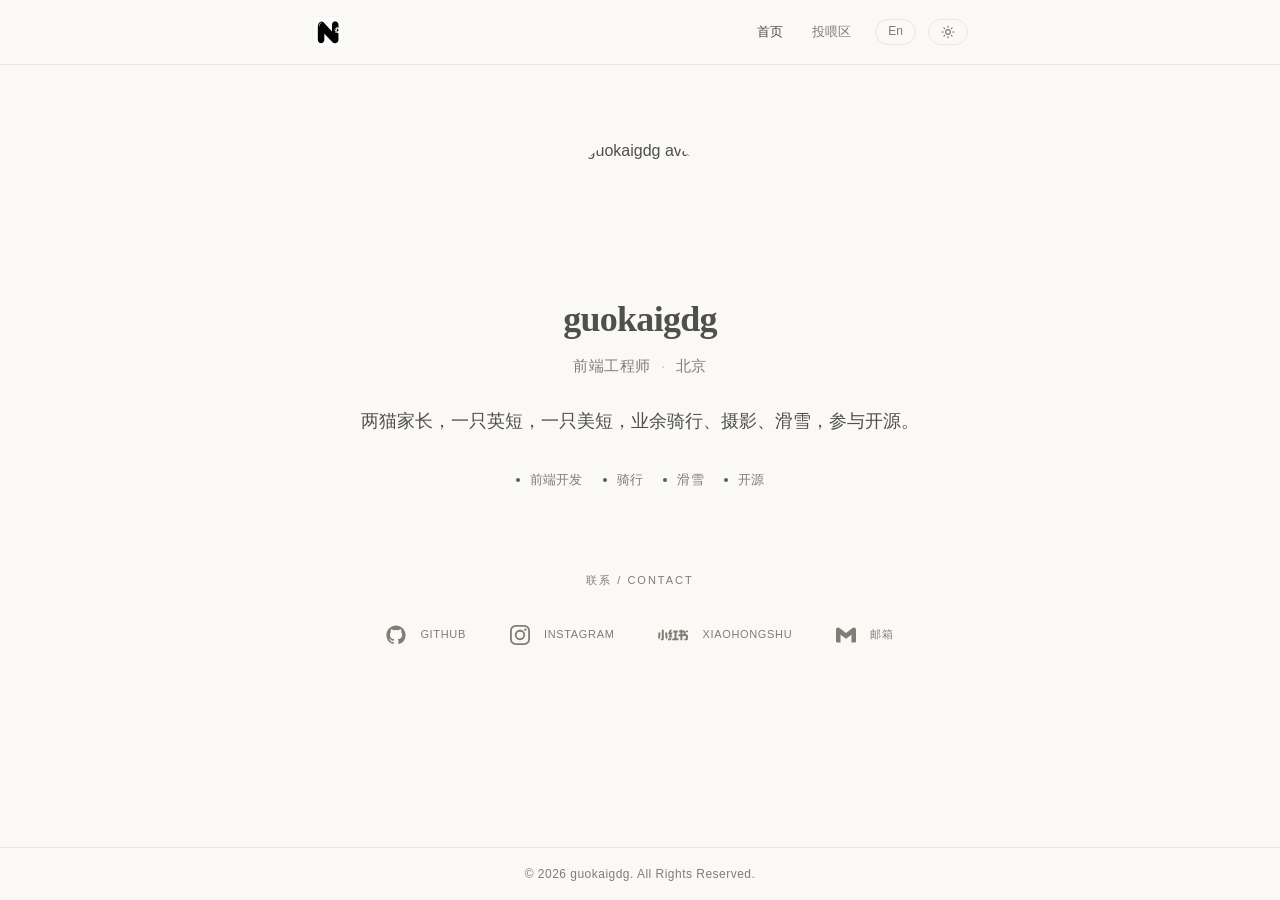
==== commit c710db1b: "feat: revamp homepage layout, add dark mode toggle and i18n polish - Make Chinese the default site l" ====
--- a/index.html
+++ b/index.html
@@ -1,25 +1,26 @@
 <!DOCTYPE html>
-<html lang="en">
+<html lang="zh-CN">
 
 <head>
   <meta charset="UTF-8" />
   <meta name="viewport" content="width=device-width, initial-scale=1.0" />
   <script>
-    // 在 body 渲染前读取语言偏好,若非英文则隐藏待翻译文本,避免中英闪动
+    // 在 body 渲染前读取语言偏好,若非中文则隐藏待翻译文本,避免中英闪动
     (function () {
       try {
-        var lang = localStorage.getItem('lang') || 'en';
-        if (lang !== 'en') {
-          document.documentElement.lang = 'zh-CN';
+        var lang = localStorage.getItem('lang') || 'zh';
+        if (lang !== 'zh') {
+          document.documentElement.lang = 'en';
           document.documentElement.classList.add('i18n-loading');
         }
       } catch (e) {}
     })();
   </script>
-  <title>guokaigdg — Personal Homepage</title>
-  <meta name="description" content="guokaigdg — Frontend engineer, cycling and skiing enthusiast, author of the Animal Island component library." />
+  <title>guokaigdg — 个人主页</title>
+  <meta name="description" content="guokaigdg — 前端工程师，热爱骑行与滑雪，动物岛组件库作者。" />
   <link rel="icon" href="assets/favicon.ico" />
   <link rel="preconnect" href="https://cdn.jsdelivr.net" crossorigin />
+  <script src="assets/theme.js"></script>
   <link rel="stylesheet" href="assets/style.css" />
 </head>
 
@@ -28,9 +29,18 @@
     <div class="wrap header-inner">
       <a class="brand" href="index.html"><img src="assets/favicon.ico" alt="guokaigdg" /></a>
       <nav class="nav">
-        <a href="index.html" class="active" data-i18n="nav.home">Home</a>
-        <a href="payment.html" data-i18n="nav.payment">Donate</a>
-        <button class="lang-toggle" type="button" aria-label="切换语言 / Switch language">中</button>
+        <a href="index.html" class="active" data-i18n="nav.home">首页</a>
+        <a href="payment.html" data-i18n="nav.payment">投喂区</a>
+        <button class="lang-toggle" type="button" aria-label="切换语言 / Switch language">En</button>
+        <button class="theme-toggle" type="button" aria-label="切换明暗模式 / Toggle theme">
+          <svg class="icon-sun" viewBox="0 0 24 24" fill="none" stroke="currentColor" stroke-width="2" stroke-linecap="round" stroke-linejoin="round" aria-hidden="true">
+            <circle cx="12" cy="12" r="4"></circle>
+            <path d="M12 2v2M12 20v2M4.93 4.93l1.41 1.41M17.66 17.66l1.41 1.41M2 12h2M20 12h2M6.34 17.66l-1.41 1.41M19.07 4.93l-1.41 1.41"></path>
+          </svg>
+          <svg class="icon-moon" viewBox="0 0 24 24" fill="none" stroke="currentColor" stroke-width="2" stroke-linecap="round" stroke-linejoin="round" aria-hidden="true">
+            <path d="M12 3a6 6 0 0 0 9 9 9 9 0 1 1-9-9Z"></path>
+          </svg>
+        </button>
       </nav>
     </div>
   </header>
@@ -43,36 +53,50 @@
         src="https://avatars.githubusercontent.com/u/9608847?s=400&u=47e0ef2d8b107da6d9f601415b95d20ef0bbf0fa&v=4"
         alt="guokaigdg avatar" />
       <h1>guokaigdg</h1>
-      <p class="role" data-i18n="hero.role">Frontend Engineer<span class="dot">·</span>Beijing</p>
-      <p class="bio" data-i18n="hero.bio">Cat parent to a British Shorthair and an American Shorthair. Cycling, photography, skiing, and open source in free time.</p>
+      <p class="role" data-i18n="hero.role">前端工程师<span class="dot">·</span>北京</p>
+      <p class="bio" data-i18n="hero.bio">两猫家长，一只英短，一只美短，业余骑行、摄影、滑雪，参与开源。</p>
       <ul class="tags">
-        <li data-i18n="tag.frontend">Frontend</li>
-        <li data-i18n="tag.cycling">Cycling</li>
-        <li data-i18n="tag.skiing">Skiing</li>
-        <li data-i18n="tag.opensource">Open Source</li>
+        <li data-i18n="tag.frontend">前端开发</li>
+        <li data-i18n="tag.cycling">骑行</li>
+        <li data-i18n="tag.skiing">滑雪</li>
+        <li data-i18n="tag.opensource">开源</li>
       </ul>
     </section>
 
     <!-- 联系 -->
     <section class="block contact-block">
+      <p class="eyebrow" data-i18n="contact.title">联系 / Contact</p>
       <ul class="link-list">
-        <li>
-          <a class="link-item" href="mailto:guokaigdg@gmail.com">
-            <svg class="link-icon" viewBox="0 0 24 24" fill="none" stroke="currentColor" stroke-width="1.8" stroke-linecap="round" stroke-linejoin="round" aria-hidden="true">
-              <path d="M4 6h16a1 1 0 0 1 1 1v10a1 1 0 0 1-1 1H4a1 1 0 0 1-1-1V7a1 1 0 0 1 1-1z"/>
-              <path d="M3 7l9 7 9-7"/>
-            </svg>
-            <span class="label" data-i18n="contact.email">Email</span>
-            <span class="value">guokaigdg@gmail.com</span>
-          </a>
-        </li>
         <li>
           <a class="link-item" href="https://github.com/guokaigdg" target="_blank" rel="noopener">
             <svg class="link-icon" viewBox="0 0 24 24" fill="currentColor" aria-hidden="true">
               <path d="M12 .5C5.73.5.5 5.73.5 12a11.5 11.5 0 0 0 7.86 10.92c.58.11.79-.25.79-.56v-2c-3.2.69-3.87-1.54-3.87-1.54-.52-1.33-1.28-1.68-1.28-1.68-1.05-.72.08-.7.08-.7 1.16.08 1.77 1.19 1.77 1.19 1.03 1.77 2.7 1.26 3.36.96.1-.75.4-1.26.73-1.55-2.55-.29-5.24-1.28-5.24-5.68 0-1.25.45-2.28 1.18-3.08-.12-.29-.51-1.46.11-3.04 0 0 .97-.31 3.18 1.18a11 11 0 0 1 5.78 0c2.21-1.49 3.18-1.18 3.18-1.18.62 1.58.23 2.75.11 3.04.74.8 1.18 1.83 1.18 3.08 0 4.41-2.69 5.39-5.25 5.67.41.35.78 1.05.78 2.12v3.14c0 .31.21.68.8.56A11.5 11.5 0 0 0 23.5 12C23.5 5.73 18.27.5 12 .5z"/>
             </svg>
             <span class="label">GitHub</span>
-            <span class="value">github.com/guokaigdg</span>
+          </a>
+        </li>
+        <li>
+          <a class="link-item" href="https://www.instagram.com/mameng_001?igsh=ZXk2ZjdnaWFjemlh&amp;utm_source=qr" target="_blank" rel="noopener">
+            <svg class="link-icon" viewBox="0 0 24 24" fill="currentColor" aria-hidden="true">
+              <path d="M7.0301.084c-1.2768.0602-2.1487.264-2.911.5634-.7888.3075-1.4575.72-2.1228 1.3877-.6652.6677-1.075 1.3368-1.3802 2.127-.2954.7638-.4956 1.6365-.552 2.914-.0564 1.2775-.0689 1.6882-.0626 4.947.0062 3.2586.0206 3.6671.0825 4.9473.061 1.2765.264 2.1482.5635 2.9107.308.7889.72 1.4573 1.388 2.1228.6679.6655 1.3365 1.0743 2.1285 1.38.7632.295 1.6361.4961 2.9134.552 1.2773.056 1.6884.069 4.9462.0627 3.2578-.0062 3.668-.0207 4.9478-.0814 1.28-.0607 2.147-.2652 2.9098-.5633.7889-.3086 1.4578-.72 2.1228-1.3881.665-.6682 1.0745-1.3378 1.3795-2.1284.2957-.7632.4966-1.636.552-2.9124.056-1.2809.0692-1.6898.063-4.948-.0063-3.2583-.021-3.6668-.0817-4.9465-.0607-1.2797-.264-2.1487-.5633-2.9117-.3084-.7889-.72-1.4568-1.3876-2.1228C21.2982 1.33 20.628.9208 19.8378.6165 19.074.321 18.2017.1197 16.9244.0645 15.6471.0093 15.236-.005 11.977.0014 8.718.0076 8.31.0215 7.0301.0839m.1402 21.6932c-1.17-.0509-1.8053-.2453-2.2287-.408-.5606-.216-.96-.4771-1.3819-.895-.422-.4178-.6811-.8186-.9-1.378-.1644-.4234-.3624-1.058-.4171-2.228-.0595-1.2645-.072-1.6442-.079-4.848-.007-3.2037.0053-3.583.0607-4.848.05-1.169.2456-1.805.408-2.2282.216-.5613.4762-.96.895-1.3816.4188-.4217.8184-.6814 1.3783-.9003.423-.1651 1.0575-.3614 2.227-.4171 1.2655-.06 1.6447-.072 4.848-.079 3.2033-.007 3.5835.005 4.8495.0608 1.169.0508 1.8053.2445 2.228.408.5608.216.96.4754 1.3816.895.4217.4194.6816.8176.9005 1.3787.1653.4217.3617 1.056.4169 2.2263.0602 1.2655.0739 1.645.0796 4.848.0058 3.203-.0055 3.5834-.061 4.848-.051 1.17-.245 1.8055-.408 2.2294-.216.5604-.4763.96-.8954 1.3814-.419.4215-.8181.6811-1.3783.9-.4224.1649-1.0577.3617-2.2262.4174-1.2656.0595-1.6448.072-4.8493.079-3.2045.007-3.5825-.006-4.848-.0608M16.953 5.5864A1.44 1.44 0 1 0 18.39 4.144a1.44 1.44 0 0 0-1.437 1.4424M5.8385 12.012c.0067 3.4032 2.7706 6.1557 6.173 6.1493 3.4026-.0065 6.157-2.7701 6.1506-6.1733-.0065-3.4032-2.771-6.1565-6.174-6.1498-3.403.0067-6.156 2.771-6.1496 6.1738M8 12.0077a4 4 0 1 1 4.008 3.9921A3.9996 3.9996 0 0 1 8 12.0077"/>
+            </svg>
+            <span class="label" data-i18n="contact.instagram">Instagram</span>
+          </a>
+        </li>
+        <li>
+          <a class="link-item" href="https://xhslink.cn/m/4cFpk1DXMn3" target="_blank" rel="noopener">
+            <svg class="link-icon link-icon-xhs" viewBox="0 0 24 24" fill="currentColor" aria-hidden="true">
+              <path d="M22.405 9.879c.002.016.01.02.07.019h.725a.797.797 0 0 0 .78-.972.794.794 0 0 0-.884-.618.795.795 0 0 0-.692.794c0 .101-.002.666.001.777zm-11.509 4.808c-.203.001-1.353.004-1.685.003a2.528 2.528 0 0 1-.766-.126.025.025 0 0 0-.03.014L7.7 16.127a.025.025 0 0 0 .01.032c.111.06.336.124.495.124.66.01 1.32.002 1.981 0 .01 0 .02-.006.023-.015l.712-1.545a.025.025 0 0 0-.024-.036zM.477 9.91c-.071 0-.076.002-.076.01a.834.834 0 0 0-.01.08c-.027.397-.038.495-.234 3.06-.012.24-.034.389-.135.607-.026.057-.033.042.003.112.046.092.681 1.523.787 1.74.008.015.011.02.017.02.008 0 .033-.026.047-.044.147-.187.268-.391.371-.606.306-.635.44-1.325.486-1.706.014-.11.021-.22.03-.33l.204-2.616.022-.293c.003-.029 0-.033-.03-.034zm7.203 3.757a1.427 1.427 0 0 1-.135-.607c-.004-.084-.031-.39-.235-3.06a.443.443 0 0 0-.01-.082c-.004-.011-.052-.008-.076-.008h-1.48c-.03.001-.034.005-.03.034l.021.293c.076.982.153 1.964.233 2.946.05.4.186 1.085.487 1.706.103.215.223.419.37.606.015.018.037.051.048.049.02-.003.742-1.642.804-1.765.036-.07.03-.055.003-.112zm3.861-.913h-.872a.126.126 0 0 1-.116-.178l1.178-2.625a.025.025 0 0 0-.023-.035l-1.318-.003a.148.148 0 0 1-.135-.21l.876-1.954a.025.025 0 0 0-.023-.035h-1.56c-.01 0-.02.006-.024.015l-.926 2.068c-.085.169-.314.634-.399.938a.534.534 0 0 0-.02.191.46.46 0 0 0 .23.378.981.981 0 0 0 .46.119h.59c.041 0-.688 1.482-.834 1.972a.53.53 0 0 0-.023.172.465.465 0 0 0 .23.398c.15.092.342.12.475.12l1.66-.001c.01 0 .02-.006.023-.015l.575-1.28a.025.025 0 0 0-.024-.035zm-6.93-4.937H3.1a.032.032 0 0 0-.034.033c0 1.048-.01 2.795-.01 6.829 0 .288-.269.262-.28.262h-.74c-.04.001-.044.004-.04.047.001.037.465 1.064.555 1.263.01.02.03.033.051.033.157.003.767.009.938-.014.153-.02.3-.06.438-.132.3-.156.49-.419.595-.765.052-.172.075-.353.075-.533.002-2.33 0-4.66-.007-6.991a.032.032 0 0 0-.032-.032zm11.784 6.896c0-.014-.01-.021-.024-.022h-1.465c-.048-.001-.049-.002-.05-.049v-4.66c0-.072-.005-.07.07-.07h.863c.08 0 .075.004.075-.074V8.393c0-.082.006-.076-.08-.076h-3.5c-.064 0-.075-.006-.075.073v1.445c0 .083-.006.077.08.077h.854c.075 0 .07-.004.07.07v4.624c0 .095.008.084-.085.084-.37 0-1.11-.002-1.304 0-.048.001-.06.03-.06.03l-.697 1.519s-.014.025-.008.036c.006.01.013.008.058.008 1.748.003 3.495.002 5.243.002.03-.001.034-.006.035-.033v-1.539zm4.177-3.43c0 .013-.007.023-.02.024-.346.006-.692.004-1.037.004-.014-.002-.022-.01-.022-.024-.005-.434-.007-.869-.01-1.303 0-.072-.006-.071.07-.07l.733-.003c.041 0 .081.002.12.015.093.025.16.107.165.204.006.431.002 1.153.001 1.153zm2.67.244a1.953 1.953 0 0 0-.883-.222h-.18c-.04-.001-.04-.003-.042-.04V10.21c0-.132-.007-.263-.025-.394a1.823 1.823 0 0 0-.153-.53 1.533 1.533 0 0 0-.677-.71 2.167 2.167 0 0 0-1-.258c-.153-.003-.567 0-.72 0-.07 0-.068.004-.068-.065V7.76c0-.031-.01-.041-.046-.039H17.93s-.016 0-.023.007c-.006.006-.008.012-.008.023v.546c-.008.036-.057.015-.082.022h-.95c-.022.002-.028.008-.03.032v1.481c0 .09-.004.082.082.082h.913c.082 0 .072.128.072.128V11.19s.003.117-.06.117h-1.482c-.068 0-.06.082-.06.082v1.445s-.01.068.064.068h1.457c.082 0 .076-.006.076.079v3.225c0 .088-.007.081.082.081h1.43c.09 0 .082.007.082-.08v-3.27c0-.029.006-.035.033-.035l2.323-.003c.098 0 .191.02.28.061a.46.46 0 0 1 .274.407c.008.395.003.79.003 1.185 0 .259-.107.367-.33.367h-1.218c-.023.002-.029.008-.028.033.184.437.374.871.57 1.303a.045.045 0 0 0 .04.026c.17.005.34.002.51.003.15-.002.517.004.666-.01a2.03 2.03 0 0 0 .408-.075c.59-.18.975-.698.976-1.313v-1.981c0-.128-.01-.254-.034-.38 0 .078-.029-.641-.724-.998z"/>
+            </svg>
+            <span class="label" data-i18n="contact.xhs">小红书</span>
+          </a>
+        </li>
+        <li>
+          <a class="link-item" href="mailto:guokaigdg@gmail.com">
+            <svg class="link-icon" viewBox="0 0 24 24" fill="currentColor" aria-hidden="true">
+              <path d="M24 5.457v13.909c0 .904-.732 1.636-1.636 1.636h-3.819V11.73L12 16.64l-6.545-4.91v9.273H1.636A1.636 1.636 0 0 1 0 19.366V5.457c0-2.023 2.309-3.178 3.927-1.964L5.455 4.64 12 9.548l6.545-4.91 1.528-1.145C21.69 2.28 24 3.434 24 5.457z"/>
+            </svg>
+            <span class="label" data-i18n="contact.email">邮箱</span>
           </a>
         </li>
       </ul>
--- a/assets/style.css
+++ b/assets/style.css
@@ -9,10 +9,46 @@
 :root {
   /* 极简编辑式配色：米白底 + 近黑字 + 一抹绿强调 */
   --bg: #faf9f6;
-  --text: #1a1a1a;
+  --text: #50504b;
   --muted: #807d75;
   --line: #e8e6e0;
   --accent: #4a6b50;
+  --glass-bg: rgba(250, 249, 246, 0.7);
+  color-scheme: light dark;
+}
+
+/* 手动选择亮色：覆盖系统暗色 */
+:root.light {
+  --bg: #faf9f6;
+  --text: #50504b;
+  --muted: #807d75;
+  --line: #e8e6e0;
+  --accent: #4a6b50;
+  --glass-bg: rgba(250, 249, 246, 0.7);
+  color-scheme: light;
+}
+
+/* 系统暗色且未手动选择时自动切换 */
+@media (prefers-color-scheme: dark) {
+  :root:not(.light) {
+    --bg: #1a1917;
+    --text: #d8d5ce;
+    --muted: #8f8b82;
+    --line: #2c2b28;
+    --accent: #8ab08f;
+    --glass-bg: rgba(26, 25, 23, 0.72);
+  }
+}
+
+/* 手动选择暗色 */
+:root.dark {
+  --bg: #1a1917;
+  --text: #d8d5ce;
+  --muted: #8f8b82;
+  --line: #2c2b28;
+  --accent: #8ab08f;
+  --glass-bg: rgba(26, 25, 23, 0.72);
+  color-scheme: dark;
 }
 
 * {
@@ -99,6 +135,11 @@
   height: 32px;
   width: auto;
   display: block;
+}
+
+.nav {
+  display: flex;
+  align-items: center;
 }
 
 .nav a {
@@ -133,6 +174,45 @@
   border-color: var(--accent);
 }
 
+/* 明暗切换按钮：太阳/月亮图标,尺寸与语言按钮一致 */
+.theme-toggle {
+  margin-left: 12px;
+  background: none;
+  border: 1px solid var(--line);
+  border-radius: 999px;
+  padding: 2px 12px;
+  font-size: 12px;
+  font-family: inherit;
+  line-height: 1.6;
+  color: var(--muted);
+  cursor: pointer;
+  transition: color 0.2s, border-color 0.2s;
+}
+
+.theme-toggle:hover {
+  color: var(--accent);
+  border-color: var(--accent);
+}
+
+.theme-toggle svg {
+  width: 14px;
+  height: 14px;
+  display: inline-block;
+  vertical-align: middle;
+}
+
+.theme-toggle .icon-moon {
+  display: none;
+}
+
+.theme-toggle.is-dark .icon-sun {
+  display: none;
+}
+
+.theme-toggle.is-dark .icon-moon {
+  display: inline-block;
+}
+
 /* i18n 加载中:隐藏待翻译文本与切换按钮,避免跳页时中英闪动 */
 html.i18n-loading [data-i18n],
 html.i18n-loading .lang-toggle {
@@ -154,24 +234,27 @@
   border-bottom: none;
 }
 
-/* 联系区整体缩小 */
+/* 联系区收尾：居中标题 + 图标行 */
 .contact-block {
-  padding: 36px 0;
-}
-
-/* 联系列表两行排布,无分隔线 */
+  padding: 24px 0 56px;
+}
+
+/* 联系列表一行排布,无分隔线,整体居中 */
 .contact-block .link-list {
   display: flex;
-  flex-direction: column;
-  gap: 4px;
+  flex-direction: row;
+  justify-content: center;
+  gap: 44px;
 }
 
 .contact-block .link-list li {
   border: none;
+  display: flex;
 }
 
 .contact-block .eyebrow {
-  margin-bottom: 14px;
+  margin-bottom: 18px;
+  text-align: center;
 }
 
 .contact-block .link-item {
@@ -182,6 +265,7 @@
 }
 
 .link-icon {
+  display: block;
   width: 20px;
   height: 20px;
   color: var(--muted);
@@ -196,6 +280,26 @@
 
 .contact-block .link-item .label {
   font-size: 11px;
+  width: auto;
+  line-height: 1;
+  white-space: nowrap;
+}
+
+/* 取消联系区链接的 hover 效果 */
+.contact-block .link-item:hover {
+  color: var(--text);
+  padding-left: 0;
+}
+
+.contact-block .link-item:hover .link-icon {
+  color: var(--muted);
+  transform: none;
+}
+
+/* 小红书图标放大,其他图标保持 20px */
+.contact-block .link-item .link-icon-xhs {
+  width: 30px;
+  height: 30px;
 }
 
 .contact-block .link-item .value {
@@ -214,7 +318,8 @@
 
 /* ============ Hero / 名片区 ============ */
 .hero {
-  padding: 80px 0 64px;
+  text-align: center;
+  padding: 72px 0 56px;
 }
 
 .avatar {
@@ -223,7 +328,7 @@
   border-radius: 50%;
   object-fit: cover;
   display: block;
-  margin-bottom: 10px;
+  margin: 0 auto 14px;
 }
 
 .hero h1 {
@@ -252,12 +357,14 @@
   color: var(--text);
   line-height: 1.7;
   max-width: 560px;
+  margin: 0 auto;
 }
 
 .tags {
   list-style: none;
   display: flex;
   flex-wrap: wrap;
+  justify-content: center;
   gap: 8px 20px;
   margin-top: 32px;
 }
@@ -291,10 +398,6 @@
   border-bottom: 1px solid var(--line);
 }
 
-.link-list li:first-child {
-  border-top: 1px solid var(--line);
-}
-
 .link-item {
   display: flex;
   align-items: baseline;
@@ -389,7 +492,7 @@
   font-size: 40px;
   letter-spacing: -0.01em;
   margin: 0 auto 16px;
-  background: rgba(250, 249, 246, 0.7);
+  background: var(--glass-bg);
   backdrop-filter: blur(4px);
   -webkit-backdrop-filter: blur(4px);
   border-radius: 10px;
@@ -402,9 +505,9 @@
   z-index: 1;
   font-size: 15px;
   color: var(--muted);
-  max-width: 440px;
+  white-space: nowrap;
   margin: 0 auto;
-  background: rgba(250, 249, 246, 0.7);
+  background: var(--glass-bg);
   backdrop-filter: blur(4px);
   -webkit-backdrop-filter: blur(4px);
   border-radius: 8px;
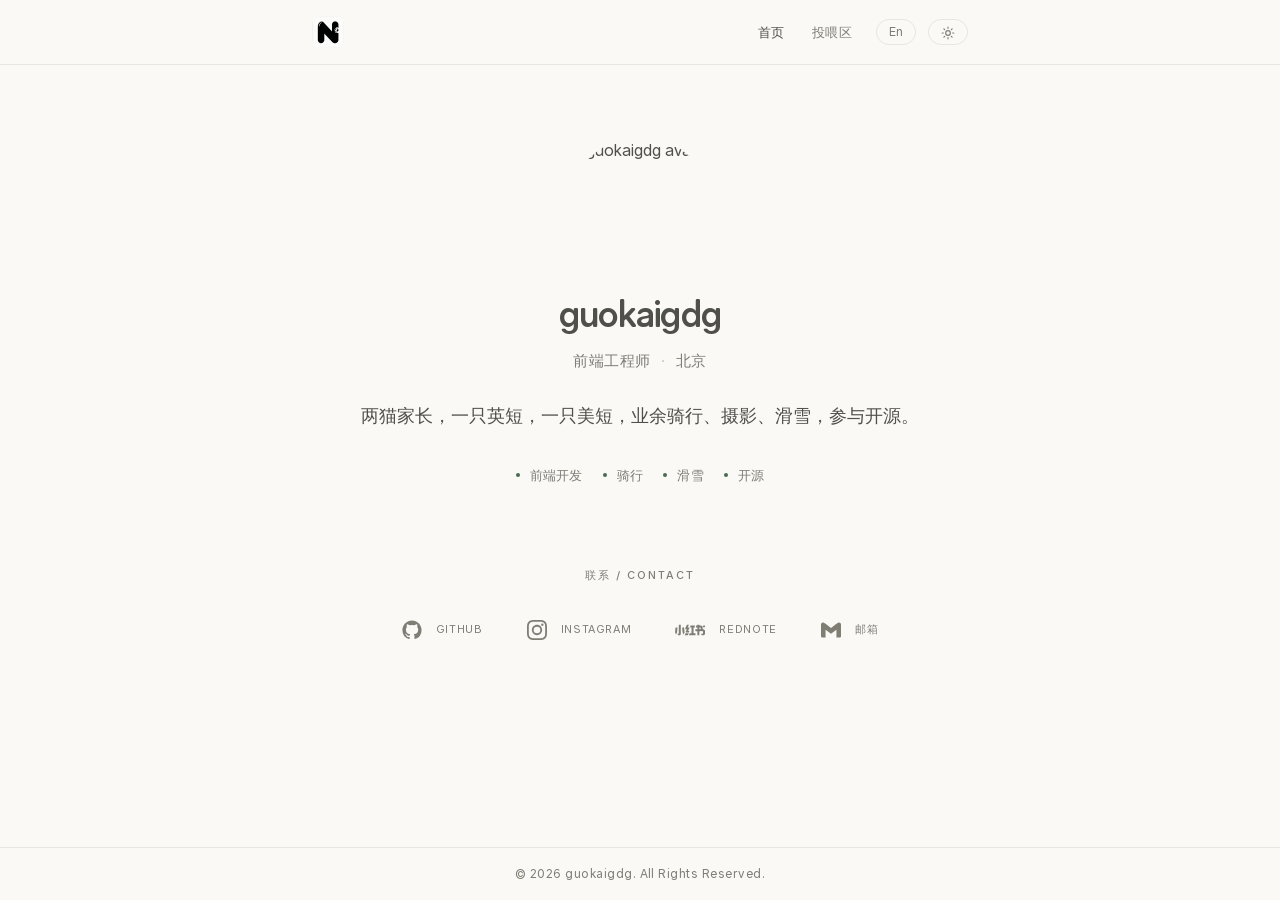
==== commit 332aba8e: "feat: switch to Allo font, add MIT license" ====
--- a/index.html
+++ b/index.html
@@ -19,8 +19,8 @@
   <title>guokaigdg — 个人主页</title>
   <meta name="description" content="guokaigdg — 前端工程师，热爱骑行与滑雪，动物岛组件库作者。" />
   <link rel="icon" href="assets/favicon.ico" />
-  <link rel="preconnect" href="https://cdn.jsdelivr.net" crossorigin />
   <script src="assets/theme.js"></script>
+  <link rel="preload" href="assets/fonts/AlloVariableFriendly.woff2" as="font" type="font/woff2" crossorigin />
   <link rel="stylesheet" href="assets/style.css" />
 </head>
 
--- a/assets/style.css
+++ b/assets/style.css
@@ -1,8 +1,11 @@
-/* 乐米惠圆体（中文正文，自托管）— 字体文件见 assets/fonts/README.md */
+/* Allo 1.0.3 — Josh Puckett，SIL OFL 1.1，字体文件见 assets/fonts/README.md
+   Friendly 版：字重 100–900、光学尺寸可变，圆润度固定 50，约 240 KB
+   Allo 只有拉丁字形，中文交给后面的系统字体回退 */
 @font-face {
-  font-family: 'LemiHuiYuanTi';
-  src: url('fonts/lemi-huiyuan-ti.woff2') format('woff2'),
-    url('fonts/lemi-huiyuan-ti.ttf') format('truetype');
+  font-family: 'Allo';
+  src: url('fonts/AlloVariableFriendly.woff2') format('woff2');
+  font-style: normal;
+  font-weight: 100 900;
   font-display: swap;
 }
 
@@ -14,30 +17,7 @@
   --line: #e8e6e0;
   --accent: #4a6b50;
   --glass-bg: rgba(250, 249, 246, 0.7);
-  color-scheme: light dark;
-}
-
-/* 手动选择亮色：覆盖系统暗色 */
-:root.light {
-  --bg: #faf9f6;
-  --text: #50504b;
-  --muted: #807d75;
-  --line: #e8e6e0;
-  --accent: #4a6b50;
-  --glass-bg: rgba(250, 249, 246, 0.7);
   color-scheme: light;
-}
-
-/* 系统暗色且未手动选择时自动切换 */
-@media (prefers-color-scheme: dark) {
-  :root:not(.light) {
-    --bg: #1a1917;
-    --text: #d8d5ce;
-    --muted: #8f8b82;
-    --line: #2c2b28;
-    --accent: #8ab08f;
-    --glass-bg: rgba(26, 25, 23, 0.72);
-  }
 }
 
 /* 手动选择暗色 */
@@ -71,8 +51,8 @@
 }
 
 body {
-  font-family: 'LemiHuiYuanTi', 'Yuanti SC', 'YouYuan', '幼圆',
-    'PingFang SC', 'Hiragino Sans GB', 'Microsoft YaHei', sans-serif;
+  font-family: 'Allo', 'PingFang SC', 'Hiragino Sans GB', 'Microsoft YaHei',
+    'Yuanti SC', 'YouYuan', '幼圆', sans-serif;
   background: var(--bg);
   color: var(--text);
   line-height: 1.7;
@@ -82,11 +62,11 @@
   flex-direction: column;
 }
 
-/* 标题用站酷小薇Logo体 */
+/* 标题沿用 Allo，中文回退系统无衬线 */
 .brand,
 h1,
 .display {
-  font-family: "ZCOOL XiaoWei", "PingFang SC", "Hiragino Sans GB",
+  font-family: "Allo", "PingFang SC", "Hiragino Sans GB",
     "Microsoft YaHei", sans-serif;
 }
 
@@ -122,7 +102,7 @@
 .brand {
   font-weight: 600;
   font-size: 20px;
-  font-family: "Comic Sans MS", cursive;
+  font-family: "Allo", "PingFang SC", "Microsoft YaHei", sans-serif;
   letter-spacing: 0.06em;
   color: var(--text);
 }
@@ -323,8 +303,8 @@
 }
 
 .avatar {
-  width: 150px;
-  height: 150px;
+  width: 145px;
+  height: 145px;
   border-radius: 50%;
   object-fit: cover;
   display: block;
@@ -333,7 +313,7 @@
 
 .hero h1 {
   font-size: 36px;
-  font-family: "Comic Sans MS", cursive;
+  font-family: "Allo", "PingFang SC", "Microsoft YaHei", sans-serif;
   font-weight: 600;
   letter-spacing: -0.02em;
   line-height: 1.05;
@@ -506,6 +486,7 @@
   font-size: 15px;
   color: var(--muted);
   white-space: nowrap;
+  width: fit-content;
   margin: 0 auto;
   background: var(--glass-bg);
   backdrop-filter: blur(4px);
@@ -560,7 +541,7 @@
 .thanks {
   text-align: center;
   font-size: 15px;
-  color: var(--accent);
+  color: var(--muted);
   letter-spacing: 0.04em;
 }
 
@@ -627,4 +608,9 @@
   .contact-block {
     padding: 28px 0;
   }
-}
+
+  .contact-block .link-list {
+    gap: 24px;
+    flex-wrap: wrap;
+  }
+}
